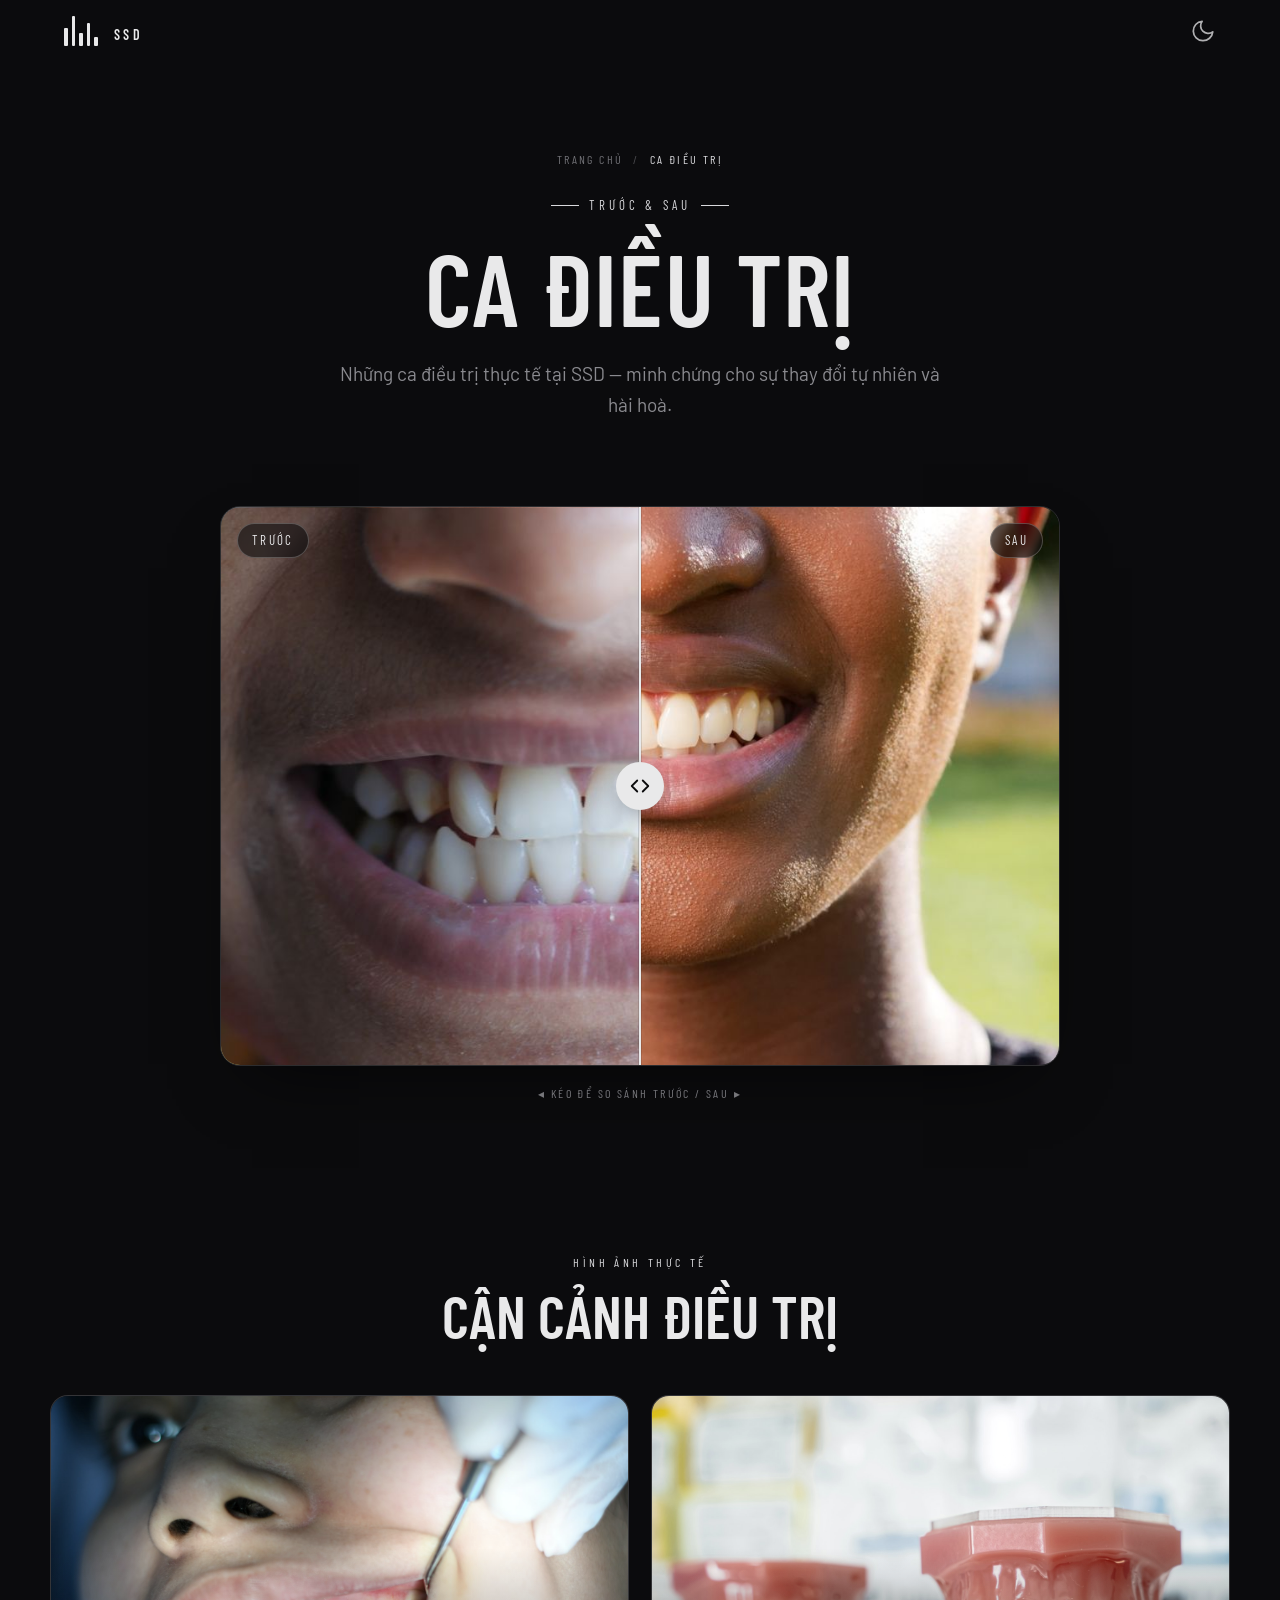
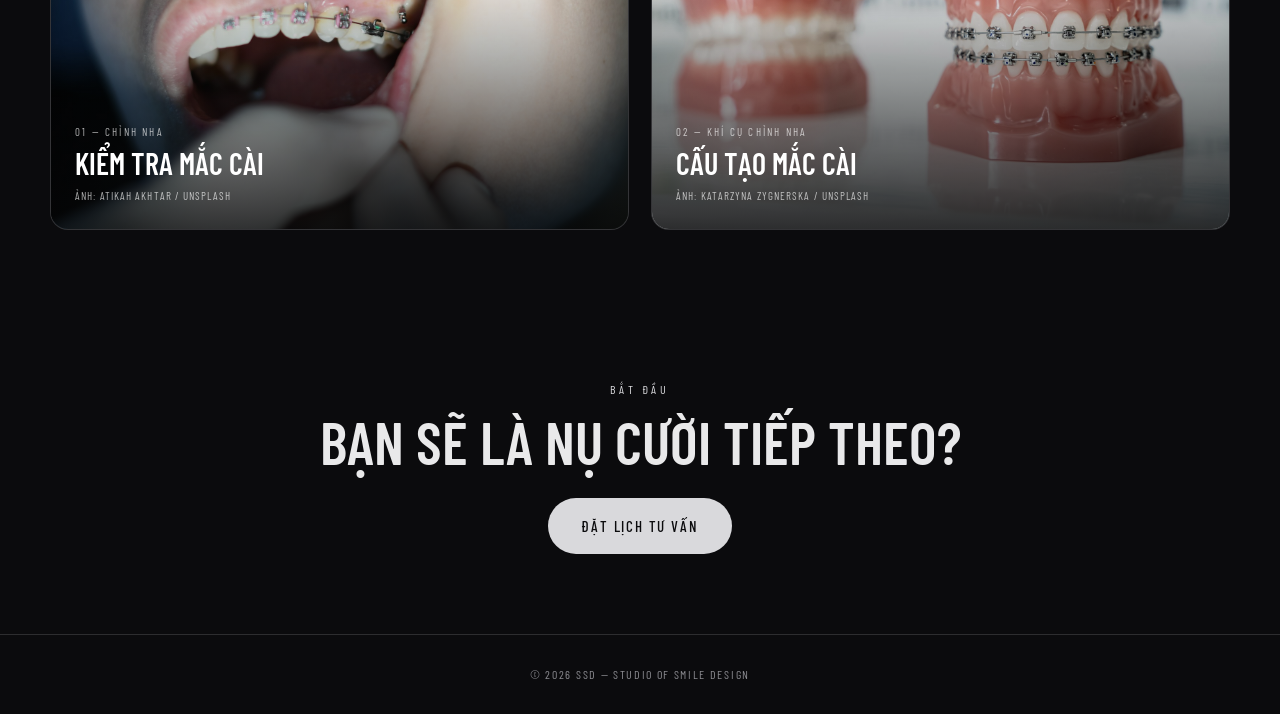
==== ca-dieu-tri.html @ 7b5ae942 "add page" ====
<!DOCTYPE html>
<html lang="vi">
<head>
<meta charset="UTF-8" />
<meta name="viewport" content="width=device-width, initial-scale=1.0" />
<title>SSD — Ca điều trị</title>
<script src="assets/js/head.js"></script>
<link href="assets/fonts/fonts.css" rel="stylesheet" />
<link href="assets/css/style.css" rel="stylesheet" />
</head>
<body class="page-ca-dieu-tri">

  <header class="topbar" id="topbar">
    <a class="brand" href="landing-1.html" aria-label="SSD"><span></span><span></span><span></span><span></span><span></span><b class="cond">SSD</b></a>
    <button class="theme-toggle" type="button" aria-label="Chuyển chế độ sáng/tối" title="Sáng/Tối">
      <svg class="icon-sun" viewBox="0 0 24 24" fill="none" stroke="currentColor" stroke-width="1.6" stroke-linecap="round" stroke-linejoin="round"><circle cx="12" cy="12" r="4.2"/><path d="M12 2v2.5M12 19.5V22M4.2 4.2l1.8 1.8M18 18l1.8 1.8M2 12h2.5M19.5 12H22M4.2 19.8 6 18M18 6l1.8-1.8"/></svg>
      <svg class="icon-moon" viewBox="0 0 24 24" fill="none" stroke="currentColor" stroke-width="1.6" stroke-linecap="round" stroke-linejoin="round"><path d="M21 12.8A9 9 0 1 1 11.2 3a7 7 0 0 0 9.8 9.8z"/></svg>
    </button>
  </header>

  <main>
    <section class="subhero wrap">
      <nav class="breadcrumb" aria-label="Breadcrumb">
        <a href="landing-1.html">Trang chủ</a>
        <span class="sep" aria-hidden="true">/</span>
        <span class="cur" aria-current="page">Ca điều trị</span>
      </nav>
      <span class="eyebrow">Trước &amp; Sau</span>
      <h1>Ca điều trị</h1>
      <p class="hero-lead">Những ca điều trị thực tế tại SSD — minh chứng cho sự thay đổi tự nhiên và hài hoà.</p>
    </section>

    <!-- ===== BEFORE / AFTER ===== -->
    <section class="compare-section wrap">
      <div class="compare" id="ba">
        <!-- SAU (nằm dưới, luôn hiện) -->
        <div class="compare-layer compare-after">
          <img src="images/nieng-sau.jpg" alt="Sau khi niềng — răng đều, trắng" draggable="false">
        </div>
        <!-- TRƯỚC (nằm trên, bị cắt theo thanh kéo) -->
        <div class="compare-layer compare-before">
          <img src="images/nieng-truoc.jpg" alt="Trước khi niềng — răng khấp khểnh" draggable="false">
        </div>

        <span class="compare-label before">Trước</span>
        <span class="compare-label after">Sau</span>

        <div class="compare-handle" id="baHandle">
          <div class="compare-knob">
            <svg viewBox="0 0 24 24" fill="none" stroke="currentColor" stroke-width="2" stroke-linecap="round" stroke-linejoin="round"><path d="M9 6 3 12l6 6M15 6l6 6-6 6"/></svg>
          </div>
        </div>
      </div>
      <p class="compare-hint">◂ Kéo để so sánh Trước / Sau ▸</p>
    </section>

    <!-- ===== HÌNH ẢNH ĐIỀU TRỊ ===== -->
    <section class="ortho-gallery wrap" aria-labelledby="case-gallery-title">
      <div class="sec-head">
        <p class="kicker">Hình ảnh thực tế</p>
        <h2 id="case-gallery-title">Cận cảnh điều trị</h2>
      </div>
      <div class="ortho-grid">
        <figure class="ortho-shot">
          <img src="images/nieng-rang-mac-cai.jpg" alt="Bác sĩ kiểm tra mắc cài kim loại trên răng bệnh nhân" loading="lazy" decoding="async">
          <figcaption>
            <span class="photo-no">01 — Chỉnh nha</span>
            <h3>Kiểm tra mắc cài</h3>
            <a class="credit" href="https://unsplash.com/photos/person-with-silver-teeth-braces-hKaYlAF1nDw" target="_blank" rel="noopener noreferrer">Ảnh: Atikah Akhtar / Unsplash</a>
          </figcaption>
        </figure>
        <figure class="ortho-shot">
          <img src="images/nieng-rang-mo-hinh.jpg" alt="Mô hình hàm răng được gắn mắc cài kim loại" loading="lazy" decoding="async">
          <figcaption>
            <span class="photo-no">02 — Khí cụ chỉnh nha</span>
            <h3>Cấu tạo mắc cài</h3>
            <a class="credit" href="https://unsplash.com/photos/a-close-up-of-a-tooth-with-braces-on-it-P8ernb_Ht-M" target="_blank" rel="noopener noreferrer">Ảnh: Katarzyna Zygnerska / Unsplash</a>
          </figcaption>
        </figure>
      </div>
    </section>

    <!-- ===== CTA ===== -->
    <section class="cta wrap">
      <div class="sec-head" style="margin-bottom:26px">
        <p class="kicker">Bắt đầu</p>
        <h2>Bạn sẽ là nụ cười tiếp theo?</h2>
      </div>
      <a class="btn btn-solid" href="lien-he.html">Đặt lịch tư vấn</a>
    </section>
  </main>

  <footer>© 2026 SSD — Studio of Smile Design</footer>

  <script src="assets/js/main.js"></script>
</body>
</html>
---- assets/fonts/fonts.css ----
/* vietnamese */
@font-face {
  font-family: 'Barlow';
  font-style: normal;
  font-weight: 300;
  font-display: swap;
  src: url(barlow-v13-7cHqv4kjgoGqM7E3p-ks6FospT4.woff2) format('woff2');
  unicode-range: U+0102-0103, U+0110-0111, U+0128-0129, U+0168-0169, U+01A0-01A1, U+01AF-01B0, U+0300-0301, U+0303-0304, U+0308-0309, U+0323, U+0329, U+1EA0-1EF9, U+20AB;
}
/* latin-ext */
@font-face {
  font-family: 'Barlow';
  font-style: normal;
  font-weight: 300;
  font-display: swap;
  src: url(barlow-v13-7cHqv4kjgoGqM7E3p-ks6VospT4.woff2) format('woff2');
  unicode-range: U+0100-02BA, U+02BD-02C5, U+02C7-02CC, U+02CE-02D7, U+02DD-02FF, U+0304, U+0308, U+0329, U+1D00-1DBF, U+1E00-1E9F, U+1EF2-1EFF, U+2020, U+20A0-20AB, U+20AD-20C0, U+2113, U+2C60-2C7F, U+A720-A7FF;
}
/* latin */
@font-face {
  font-family: 'Barlow';
  font-style: normal;
  font-weight: 300;
  font-display: swap;
  src: url(barlow-v13-7cHqv4kjgoGqM7E3p-ks51os.woff2) format('woff2');
  unicode-range: U+0000-00FF, U+0131, U+0152-0153, U+02BB-02BC, U+02C6, U+02DA, U+02DC, U+0304, U+0308, U+0329, U+2000-206F, U+20AC, U+2122, U+2191, U+2193, U+2212, U+2215, U+FEFF, U+FFFD;
}
/* vietnamese */
@font-face {
  font-family: 'Barlow';
  font-style: normal;
  font-weight: 400;
  font-display: swap;
  src: url(barlow-v13-7cHpv4kjgoGqM7E_A8s52Hs.woff2) format('woff2');
  unicode-range: U+0102-0103, U+0110-0111, U+0128-0129, U+0168-0169, U+01A0-01A1, U+01AF-01B0, U+0300-0301, U+0303-0304, U+0308-0309, U+0323, U+0329, U+1EA0-1EF9, U+20AB;
}
/* latin-ext */
@font-face {
  font-family: 'Barlow';
  font-style: normal;
  font-weight: 400;
  font-display: swap;
  src: url(barlow-v13-7cHpv4kjgoGqM7E_Ass52Hs.woff2) format('woff2');
  unicode-range: U+0100-02BA, U+02BD-02C5, U+02C7-02CC, U+02CE-02D7, U+02DD-02FF, U+0304, U+0308, U+0329, U+1D00-1DBF, U+1E00-1E9F, U+1EF2-1EFF, U+2020, U+20A0-20AB, U+20AD-20C0, U+2113, U+2C60-2C7F, U+A720-A7FF;
}
/* latin */
@font-face {
  font-family: 'Barlow';
  font-style: normal;
  font-weight: 400;
  font-display: swap;
  src: url(barlow-v13-7cHpv4kjgoGqM7E_DMs5.woff2) format('woff2');
  unicode-range: U+0000-00FF, U+0131, U+0152-0153, U+02BB-02BC, U+02C6, U+02DA, U+02DC, U+0304, U+0308, U+0329, U+2000-206F, U+20AC, U+2122, U+2191, U+2193, U+2212, U+2215, U+FEFF, U+FFFD;
}
/* vietnamese */
@font-face {
  font-family: 'Barlow';
  font-style: normal;
  font-weight: 500;
  font-display: swap;
  src: url(barlow-v13-7cHqv4kjgoGqM7E3_-gs6FospT4.woff2) format('woff2');
  unicode-range: U+0102-0103, U+0110-0111, U+0128-0129, U+0168-0169, U+01A0-01A1, U+01AF-01B0, U+0300-0301, U+0303-0304, U+0308-0309, U+0323, U+0329, U+1EA0-1EF9, U+20AB;
}
/* latin-ext */
@font-face {
  font-family: 'Barlow';
  font-style: normal;
  font-weight: 500;
  font-display: swap;
  src: url(barlow-v13-7cHqv4kjgoGqM7E3_-gs6VospT4.woff2) format('woff2');
  unicode-range: U+0100-02BA, U+02BD-02C5, U+02C7-02CC, U+02CE-02D7, U+02DD-02FF, U+0304, U+0308, U+0329, U+1D00-1DBF, U+1E00-1E9F, U+1EF2-1EFF, U+2020, U+20A0-20AB, U+20AD-20C0, U+2113, U+2C60-2C7F, U+A720-A7FF;
}
/* latin */
@font-face {
  font-family: 'Barlow';
  font-style: normal;
  font-weight: 500;
  font-display: swap;
  src: url(barlow-v13-7cHqv4kjgoGqM7E3_-gs51os.woff2) format('woff2');
  unicode-range: U+0000-00FF, U+0131, U+0152-0153, U+02BB-02BC, U+02C6, U+02DA, U+02DC, U+0304, U+0308, U+0329, U+2000-206F, U+20AC, U+2122, U+2191, U+2193, U+2212, U+2215, U+FEFF, U+FFFD;
}
/* vietnamese */
@font-face {
  font-family: 'Barlow Condensed';
  font-style: normal;
  font-weight: 300;
  font-display: swap;
  src: url(barlowcondensed-v13-HTxwL3I-JCGChYJ8VI-L6OO_au7B47rxz3nWuZEC.woff2) format('woff2');
  unicode-range: U+0102-0103, U+0110-0111, U+0128-0129, U+0168-0169, U+01A0-01A1, U+01AF-01B0, U+0300-0301, U+0303-0304, U+0308-0309, U+0323, U+0329, U+1EA0-1EF9, U+20AB;
}
/* latin-ext */
@font-face {
  font-family: 'Barlow Condensed';
  font-style: normal;
  font-weight: 300;
  font-display: swap;
  src: url(barlowcondensed-v13-HTxwL3I-JCGChYJ8VI-L6OO_au7B47rxz3jWuZEC.woff2) format('woff2');
  unicode-range: U+0100-02BA, U+02BD-02C5, U+02C7-02CC, U+02CE-02D7, U+02DD-02FF, U+0304, U+0308, U+0329, U+1D00-1DBF, U+1E00-1E9F, U+1EF2-1EFF, U+2020, U+20A0-20AB, U+20AD-20C0, U+2113, U+2C60-2C7F, U+A720-A7FF;
}
/* latin */
@font-face {
  font-family: 'Barlow Condensed';
  font-style: normal;
  font-weight: 300;
  font-display: swap;
  src: url(barlowcondensed-v13-HTxwL3I-JCGChYJ8VI-L6OO_au7B47rxz3bWuQ.woff2) format('woff2');
  unicode-range: U+0000-00FF, U+0131, U+0152-0153, U+02BB-02BC, U+02C6, U+02DA, U+02DC, U+0304, U+0308, U+0329, U+2000-206F, U+20AC, U+2122, U+2191, U+2193, U+2212, U+2215, U+FEFF, U+FFFD;
}
/* vietnamese */
@font-face {
  font-family: 'Barlow Condensed';
  font-style: normal;
  font-weight: 400;
  font-display: swap;
  src: url(barlowcondensed-v13-HTx3L3I-JCGChYJ8VI-L6OO_au7B6x7T2kn3.woff2) format('woff2');
  unicode-range: U+0102-0103, U+0110-0111, U+0128-0129, U+0168-0169, U+01A0-01A1, U+01AF-01B0, U+0300-0301, U+0303-0304, U+0308-0309, U+0323, U+0329, U+1EA0-1EF9, U+20AB;
}
/* latin-ext */
@font-face {
  font-family: 'Barlow Condensed';
  font-style: normal;
  font-weight: 400;
  font-display: swap;
  src: url(barlowcondensed-v13-HTx3L3I-JCGChYJ8VI-L6OO_au7B6x_T2kn3.woff2) format('woff2');
  unicode-range: U+0100-02BA, U+02BD-02C5, U+02C7-02CC, U+02CE-02D7, U+02DD-02FF, U+0304, U+0308, U+0329, U+1D00-1DBF, U+1E00-1E9F, U+1EF2-1EFF, U+2020, U+20A0-20AB, U+20AD-20C0, U+2113, U+2C60-2C7F, U+A720-A7FF;
}
/* latin */
@font-face {
  font-family: 'Barlow Condensed';
  font-style: normal;
  font-weight: 400;
  font-display: swap;
  src: url(barlowcondensed-v13-HTx3L3I-JCGChYJ8VI-L6OO_au7B6xHT2g.woff2) format('woff2');
  unicode-range: U+0000-00FF, U+0131, U+0152-0153, U+02BB-02BC, U+02C6, U+02DA, U+02DC, U+0304, U+0308, U+0329, U+2000-206F, U+20AC, U+2122, U+2191, U+2193, U+2212, U+2215, U+FEFF, U+FFFD;
}
/* vietnamese */
@font-face {
  font-family: 'Barlow Condensed';
  font-style: normal;
  font-weight: 500;
  font-display: swap;
  src: url(barlowcondensed-v13-HTxwL3I-JCGChYJ8VI-L6OO_au7B4-Lwz3nWuZEC.woff2) format('woff2');
  unicode-range: U+0102-0103, U+0110-0111, U+0128-0129, U+0168-0169, U+01A0-01A1, U+01AF-01B0, U+0300-0301, U+0303-0304, U+0308-0309, U+0323, U+0329, U+1EA0-1EF9, U+20AB;
}
/* latin-ext */
@font-face {
  font-family: 'Barlow Condensed';
  font-style: normal;
  font-weight: 500;
  font-display: swap;
  src: url(barlowcondensed-v13-HTxwL3I-JCGChYJ8VI-L6OO_au7B4-Lwz3jWuZEC.woff2) format('woff2');
  unicode-range: U+0100-02BA, U+02BD-02C5, U+02C7-02CC, U+02CE-02D7, U+02DD-02FF, U+0304, U+0308, U+0329, U+1D00-1DBF, U+1E00-1E9F, U+1EF2-1EFF, U+2020, U+20A0-20AB, U+20AD-20C0, U+2113, U+2C60-2C7F, U+A720-A7FF;
}
/* latin */
@font-face {
  font-family: 'Barlow Condensed';
  font-style: normal;
  font-weight: 500;
  font-display: swap;
  src: url(barlowcondensed-v13-HTxwL3I-JCGChYJ8VI-L6OO_au7B4-Lwz3bWuQ.woff2) format('woff2');
  unicode-range: U+0000-00FF, U+0131, U+0152-0153, U+02BB-02BC, U+02C6, U+02DA, U+02DC, U+0304, U+0308, U+0329, U+2000-206F, U+20AC, U+2122, U+2191, U+2193, U+2212, U+2215, U+FEFF, U+FFFD;
}
/* vietnamese */
@font-face {
  font-family: 'Barlow Condensed';
  font-style: normal;
  font-weight: 600;
  font-display: swap;
  src: url(barlowcondensed-v13-HTxwL3I-JCGChYJ8VI-L6OO_au7B4873z3nWuZEC.woff2) format('woff2');
  unicode-range: U+0102-0103, U+0110-0111, U+0128-0129, U+0168-0169, U+01A0-01A1, U+01AF-01B0, U+0300-0301, U+0303-0304, U+0308-0309, U+0323, U+0329, U+1EA0-1EF9, U+20AB;
}
/* latin-ext */
@font-face {
  font-family: 'Barlow Condensed';
  font-style: normal;
  font-weight: 600;
  font-display: swap;
  src: url(barlowcondensed-v13-HTxwL3I-JCGChYJ8VI-L6OO_au7B4873z3jWuZEC.woff2) format('woff2');
  unicode-range: U+0100-02BA, U+02BD-02C5, U+02C7-02CC, U+02CE-02D7, U+02DD-02FF, U+0304, U+0308, U+0329, U+1D00-1DBF, U+1E00-1E9F, U+1EF2-1EFF, U+2020, U+20A0-20AB, U+20AD-20C0, U+2113, U+2C60-2C7F, U+A720-A7FF;
}
/* latin */
@font-face {
  font-family: 'Barlow Condensed';
  font-style: normal;
  font-weight: 600;
  font-display: swap;
  src: url(barlowcondensed-v13-HTxwL3I-JCGChYJ8VI-L6OO_au7B4873z3bWuQ.woff2) format('woff2');
  unicode-range: U+0000-00FF, U+0131, U+0152-0153, U+02BB-02BC, U+02C6, U+02DA, U+02DC, U+0304, U+0308, U+0329, U+2000-206F, U+20AC, U+2122, U+2191, U+2193, U+2212, U+2215, U+FEFF, U+FFFD;
}
---- assets/css/style.css ----
/* ==========================================================================
   SSD — Studio of Smile Design · style.css (toàn bộ CSS của site)
   Nguồn sự thật: design-system/MASTER.md
   Cấu trúc:
     1. TOKENS          — biến màu dark/light
     2. BASE + SHARED   — reset + component dùng chung mọi trang
     3. LANDING         — riêng landing-1.html   (body.page-landing)
     4. NIỀNG RĂNG      — riêng nieng-rang.html  (body.page-nieng)
     5. CẠO VÔI RĂNG    — riêng cao-voi-rang.html (body.page-caovoi)
   Trang mới: thêm class page-<slug> vào <body> và viết CSS riêng vào section mới.
   ========================================================================== */

/* ==========================================================================
   1. TOKENS (dark mặc định · light qua html[data-theme="light"])
   ========================================================================== */
:root{
  --bg:#0b0b0d;              /* nền trang */
  --surface:#131316;         /* nền card / khối nổi */
  --ink:#e9e9ea;             /* chữ chính, icon */
  --fg:var(--ink);           /* alias cũ — dùng --ink cho code mới */
  --muted:#8a8a8f;           /* chữ phụ, meta, caption */
  --accent:#d9d9dc;          /* điểm nhấn: eyebrow, nút solid, gạch card */
  --accent-2:#bcbcc0;        /* accent đậm hơn (hover nút, gradient band) */
  --accent-soft:rgba(255,255,255,.08); /* nền icon-chip mềm */
  --card-hover:#131316;      /* nền card khi hover */
  --line:rgba(255,255,255,.14);        /* viền, divider */
  --shadow:0 30px 70px -32px rgba(0,0,0,.72);   /* bóng lớn */
  --shadow-sm:0 14px 34px -20px rgba(0,0,0,.7); /* bóng nhỏ */

  /* --- token hero riêng của landing --- */
  --hero-base:#050506;
  --hero-filter:grayscale(.4) contrast(1.03) brightness(.92);
  --scrim:
    radial-gradient(135% 120% at 0% 100%, rgba(0,0,0,.92) 0%, rgba(0,0,0,.45) 30%, transparent 56%),
    radial-gradient(70% 48% at 50% 0%, rgba(0,0,0,.55), transparent 62%),
    linear-gradient(180deg, rgba(6,6,9,.60) 0%, rgba(6,6,9,.26) 40%, rgba(11,11,13,.86) 100%);

  /* --- menu vòng cung (landing) --- */
  --radius-arc: 92px;           /* khoảng cách từ tâm mặt số tới chữ */
  --pivot-x: 78px;              /* vị trí tâm mặt số theo trục X */
  --pivot-y: 96px;              /* vị trí tâm mặt số theo trục Y (tính từ đáy) */
}

html[data-theme="light"]{
  --bg:#f4f4f5;
  --surface:#ffffff;
  --ink:#17171a;
  --muted:#5f5f66;
  --accent:#2a2a30;
  --accent-2:#17171a;
  --accent-soft:rgba(0,0,0,.06);
  --card-hover:#e9e9ec;
  --line:rgba(0,0,0,.14);
  --shadow:0 30px 70px -36px rgba(19,20,24,.4);
  --shadow-sm:0 14px 34px -22px rgba(19,20,24,.5);

  --hero-base:#dfe1e4;
  --hero-filter:grayscale(.1) contrast(1.02) brightness(1.03);
  --scrim:
    radial-gradient(135% 120% at 0% 100%, rgba(255,255,255,.94) 0%, rgba(255,255,255,.55) 30%, transparent 58%),
    radial-gradient(70% 48% at 50% 0%, rgba(255,255,255,.45), transparent 62%),
    linear-gradient(180deg, rgba(244,244,245,.30) 0%, rgba(244,244,245,.08) 40%, rgba(244,244,245,.80) 100%);
}

/* ==========================================================================
   2. BASE + SHARED COMPONENTS
   ========================================================================== */
*{box-sizing:border-box;margin:0;padding:0}
html{scroll-behavior:smooth}
body{
  font-family:"Barlow",system-ui,sans-serif;
  background:var(--bg);color:var(--ink);
  line-height:1.6;overflow-x:hidden;
  transition:background-color .5s,color .5s;
}
a{color:inherit;text-decoration:none}
.cond{font-family:"Barlow Condensed",sans-serif}
.wrap{max-width:1180px;margin:0 auto;padding:0 clamp(22px,5vw,64px)}

/* ----- Topbar (trang con) ----- */
.topbar{
  position:fixed;top:0;left:0;right:0;z-index:50;
  display:flex;align-items:center;justify-content:space-between;
  padding:16px clamp(22px,5vw,64px);
  border-bottom:1px solid transparent;
  transition:background-color .4s,backdrop-filter .4s,border-color .4s;
}
.topbar.is-scrolled{
  background:color-mix(in srgb,var(--bg) 82%,transparent);
  backdrop-filter:blur(10px);
  border-color:var(--line);
}

/* ----- Brand logo (equalizer) ----- */
.brand{display:flex;align-items:flex-end;gap:4px;height:30px;text-decoration:none}
.brand span{width:3.5px;background:var(--ink);border-radius:1px;animation:eq 1.6s ease-in-out infinite;transition:background-color .5s}
.brand span:nth-child(1){height:60%}
.brand span:nth-child(2){height:100%;animation-delay:.15s}
.brand span:nth-child(3){height:44%;animation-delay:.3s}
.brand span:nth-child(4){height:78%;animation-delay:.45s}
.brand span:nth-child(5){height:30%;animation-delay:.6s}
.brand b{margin-left:12px;font-weight:600;letter-spacing:.28em;font-size:14px}
@keyframes eq{0%,100%{transform:scaleY(.7)}50%{transform:scaleY(1)}}

/* ----- Theme toggle (sun / moon) ----- */
.theme-toggle{
  position:relative;width:26px;height:26px;padding:0;
  background:none;border:none;cursor:pointer;color:var(--ink);opacity:.75;
  transition:opacity .3s,transform .5s cubic-bezier(.2,.7,.2,1),color .5s;
}
.theme-toggle:hover{opacity:1;transform:rotate(20deg)}
.theme-toggle svg{position:absolute;inset:0;width:100%;height:100%;transition:opacity .35s,transform .45s}
.theme-toggle .icon-sun{opacity:0;transform:scale(.5) rotate(-90deg)}
.theme-toggle .icon-moon{opacity:1;transform:none}
html[data-theme="light"] .theme-toggle .icon-sun{opacity:1;transform:none}
html[data-theme="light"] .theme-toggle .icon-moon{opacity:0;transform:scale(.5) rotate(90deg)}

/* ----- Breadcrumb ----- */
.breadcrumb{
  display:flex;gap:10px;flex-wrap:wrap;margin-bottom:18px;
  color:var(--muted);
  font-family:"Barlow Condensed",sans-serif;text-transform:uppercase;letter-spacing:.2em;font-size:12px;
}
.breadcrumb a{opacity:.8;transition:opacity .25s,color .25s}
.breadcrumb a:hover{opacity:1;color:var(--ink)}
.breadcrumb .sep{opacity:.5}
.breadcrumb .cur{color:var(--accent)}

/* ----- Kicker + tiêu đề section ----- */
.kicker{
  font-family:"Barlow Condensed",sans-serif;text-transform:uppercase;
  letter-spacing:.3em;font-size:12px;color:var(--accent);margin-bottom:14px;
}
.sec-head{text-align:center;margin-bottom:50px}
.sec-head h2{
  font-family:"Barlow Condensed",sans-serif;font-weight:600;text-transform:uppercase;
  font-size:clamp(30px,4.6vw,60px);line-height:1;
}

/* ----- Subhero (hero căn giữa cho các trang phụ) ----- */
.subhero{padding:150px 0 40px;text-align:center}
.subhero .breadcrumb{justify-content:center}
.subhero h1{
  font-family:"Barlow Condensed",sans-serif;font-weight:600;text-transform:uppercase;
  font-size:clamp(44px,8vw,110px);line-height:.95;letter-spacing:.01em;
}
.subhero .hero-lead{max-width:620px;margin:24px auto 0;color:var(--muted);font-size:clamp(16px,2vw,19px)}

/* ----- Nút (pill) ----- */
.btn{
  display:inline-flex;align-items:center;gap:10px;
  font-family:"Barlow Condensed",sans-serif;text-transform:uppercase;
  letter-spacing:.12em;font-size:15px;font-weight:500;
  padding:15px 32px;border-radius:40px;border:1px solid transparent;cursor:pointer;
  transition:transform .3s,background-color .3s,color .3s,border-color .3s;
}
.btn-solid{background:var(--accent);color:var(--bg)}
.btn-solid:hover{transform:translateY(-3px);background:var(--accent-2)}
.btn-ghost{border-color:rgba(255,255,255,.5);color:#fff}   /* chỉ dùng trên nền ảnh hero */
.btn-ghost:hover{background:rgba(255,255,255,.12);transform:translateY(-3px)}

/* ----- Card chuẩn ----- */
.cards{display:grid;grid-template-columns:repeat(auto-fit,minmax(240px,1fr));gap:22px}
.card{
  background:var(--surface);border:1px solid var(--line);border-radius:16px;
  padding:34px 28px;
  transition:transform .4s cubic-bezier(.2,.7,.2,1),box-shadow .4s,background-color .3s,border-color .3s;
}
.card::before{content:"";display:block;width:40px;height:3px;background:var(--accent);margin-bottom:20px;border-radius:2px}
.card:hover{
  transform:translateY(-8px);box-shadow:var(--shadow);
  background:var(--card-hover);
  border-color:color-mix(in srgb,var(--ink) 35%,transparent);
}
.card h3{
  font-family:"Barlow Condensed",sans-serif;font-weight:600;text-transform:uppercase;
  font-size:22px;letter-spacing:.03em;margin-bottom:10px;
}
.card p{font-size:15px;color:var(--muted)}

/* ----- Footer ----- */
footer{
  border-top:1px solid var(--line);padding:30px 0;text-align:center;color:var(--muted);
  font-family:"Barlow Condensed",sans-serif;letter-spacing:.14em;text-transform:uppercase;font-size:12px;
}

/* ----- Accessibility ----- */
@media (prefers-reduced-motion: reduce){
  .brand span{animation:none}
}

/* ==========================================================================
   3. LANDING — landing-1.html (body.page-landing)
   ========================================================================== */
body.page-landing{
  overflow:hidden;               /* SPA: không cuộn trang, nội dung mở dạng panel */
  height:100vh;
}

/* ============ HERO ============ */
.page-landing .hero{
  position:relative;
  height:100vh;
  min-height:640px;
  width:100%;
  overflow:hidden;
  /* ảnh nền phòng khám + filter đổi theo theme */
  background:var(--hero-base) url("../../images/background2.png") center 34% / cover no-repeat;
  filter:var(--hero-filter);
  transition:filter .45s ease;
}
/* lớp phủ hero đổi theo theme (tối cho dark, sáng cho light) */
.page-landing .hero::before{
  content:"";
  position:absolute;inset:0;
  background:var(--scrim);
  transition:background .45s ease;
}
/* lớp hạt nhiễu nhẹ cho có texture */
.page-landing .hero::after{
  content:"";position:absolute;inset:0;opacity:.05;mix-blend-mode:overlay;
  background-image:url("data:image/svg+xml;utf8,<svg xmlns='http://www.w3.org/2000/svg' width='120' height='120'><filter id='n'><feTurbulence type='fractalNoise' baseFrequency='0.9' numOctaves='2'/></filter><rect width='100%25' height='100%25' filter='url(%23n)'/></svg>");
}

/* ============ LOGO + nút theme: landing ghim góc, cỡ lớn hơn ============ */
.page-landing .brand{position:fixed;top:26px;left:30px;z-index:40;height:44px}
.page-landing .brand span{width:4px}
.page-landing .theme-toggle{position:fixed;top:26px;right:32px;z-index:40;width:30px;height:30px;opacity:.8}

/* ============ Nút Lưu vị trí (đĩa mềm) — chỉ mobile ============ */
.save-btn{
  position:fixed;top:26px;right:26px;z-index:41;display:none;
  width:30px;height:30px;padding:0;align-items:center;justify-content:center;
  background:none;border:none;color:var(--fg);cursor:pointer;opacity:.8;
  transition:opacity .3s, transform .3s;
}
.save-btn:hover,.save-btn:active{opacity:1;transform:scale(.92)}
.save-btn svg{width:22px;height:22px}
/* đang ở chế độ chọn vị trí → nút Save nhấp nháy nhắc "bấm để lưu" */
html.is-pos-editing .save-btn{opacity:1;animation:savePulse 1.4s ease-in-out infinite}
@keyframes savePulse{0%,100%{transform:scale(1)}50%{transform:scale(1.16)}}

/* ============ 3 điểm chọn vị trí menu (mobile) ============ */
.pos-picker{display:none}
.pos-dot{
  position:fixed;z-index:37;width:56px;height:56px;padding:0;
  bottom:calc(var(--pivot-y) - 28px);
  border:1.5px dashed var(--fg);border-radius:50%;
  background:color-mix(in srgb, var(--bg) 55%, transparent);
  color:var(--fg);cursor:pointer;opacity:.5;
  display:grid;place-items:center;
  transition:opacity .3s, transform .3s, border-color .3s, background-color .3s;
  -webkit-tap-highlight-color:transparent;
  animation:posPulse 2.4s ease-out infinite;
}
.pos-dot::before{content:"+";font-family:"Barlow Condensed";font-size:22px;line-height:1;opacity:.8}
.pos-dot:hover,.pos-dot:active{opacity:1;transform:scale(1.08);border-style:solid}
.pos-dot.left{left:calc(60px - 28px)}
.pos-dot.center{left:calc(50vw - 28px)}
.pos-dot.right{right:calc(60px - 28px)}
/* điểm đang chọn: ẩn đi (vì menu đang nằm đó) */
html[data-pos="left"]   .pos-dot.left,
html[data-pos="center"] .pos-dot.center,
html[data-pos="right"]  .pos-dot.right{opacity:0;pointer-events:none;animation:none;transform:scale(.6)}
@keyframes posPulse{0%{box-shadow:0 0 0 0 color-mix(in srgb, var(--fg) 30%, transparent)}70%,100%{box-shadow:0 0 0 12px transparent}}

/* toast "đã lưu" */
.toast{
  position:fixed;left:50%;bottom:120px;z-index:80;
  transform:translateX(-50%) translateY(12px);
  background:var(--fg);color:var(--bg);
  font-family:"Barlow Condensed";text-transform:uppercase;letter-spacing:.14em;font-size:12px;
  padding:9px 18px;border-radius:30px;opacity:0;pointer-events:none;
  transition:opacity .35s ease, transform .35s cubic-bezier(.2,.7,.2,1);
  white-space:nowrap;
}
.toast.is-visible{opacity:1;transform:translateX(-50%) translateY(0)}

/* ============ MENU VÒNG CUNG (điểm nhấn) ============ */
.dial{
  position:fixed;left:0;right:0;bottom:0;z-index:35;
  height:220px;pointer-events:none;
}
/* mặt số / ống kính tròn ở góc */
.dial-lens{
  position:absolute;
  left:calc(var(--pivot-x) - 62px);
  bottom:calc(var(--pivot-y) - 62px);
  width:124px;height:124px;border-radius:50%;
  pointer-events:auto;          /* để kéo xoay được */
  cursor:grab;touch-action:none;
  color:var(--fg);              /* mặt số đổi màu theo theme */
  transition:left .45s cubic-bezier(.2,.7,.2,1), right .45s cubic-bezier(.2,.7,.2,1);
}
html.is-dial-dragging .dial-lens{cursor:grabbing}
html.is-dial-dragging .spoke{transition:none}
html.is-dial-dragging .spoke,html.is-dial-dragging .dial-lens{will-change:transform}
.dial-lens svg{width:100%;height:100%;display:block}
/* Xoay bằng SMIL <animateTransform> ngay trong SVG (xem markup trang) */

/* các nan menu toả ra từ tâm */
.arc{position:fixed;left:0;right:0;bottom:0;z-index:36;height:0}
.spoke{
  position:absolute;
  left:var(--pivot-x);
  bottom:var(--pivot-y);
  transform-origin:left center;
  transform:rotate(var(--deg));
  white-space:nowrap;
  transition:left .45s cubic-bezier(.2,.7,.2,1), right .45s cubic-bezier(.2,.7,.2,1);
}
.spoke a{
  display:inline-block;
  padding-left:var(--radius-arc);
  font-family:"Barlow Condensed",sans-serif;
  font-weight:500;
  font-size:15px;
  letter-spacing:.14em;
  text-transform:uppercase;
  color:var(--muted);
  text-decoration:none;
  transition:color .3s ease, padding-left .35s cubic-bezier(.2,.7,.2,1);
}
.spoke a:hover{color:var(--fg);padding-left:calc(var(--radius-arc) + 12px)}
/* chấm nhỏ đầu mỗi nan */
.spoke a::before{
  content:"";position:absolute;left:calc(var(--radius-arc) - 14px);top:50%;
  width:4px;height:4px;border-radius:50%;background:var(--muted);
  transform:translateY(-50%) scale(.6);opacity:.5;transition:.3s;
}
.spoke a:hover::before{background:var(--fg);opacity:1;transform:translateY(-50%) scale(1)}

/* ============ PANEL nội dung (ẩn sẵn, click menu mới hiện) ============ */
.panel{
  position:fixed;inset:0;z-index:25;
  overflow-y:auto;
  display:flex;flex-direction:column;justify-content:center;
  padding:120px clamp(30px,8vw,140px) 170px;
  background:var(--bg);
  opacity:0;visibility:hidden;transform:translateY(26px);
  transition:opacity .55s ease, transform .55s cubic-bezier(.2,.7,.2,1), visibility .55s, background-color .45s ease;
}
.panel.is-active{opacity:1;visibility:visible;transform:none}
.panel h2{
  font-family:"Barlow Condensed",sans-serif;font-weight:600;
  font-size:clamp(38px,6vw,88px);letter-spacing:.02em;text-transform:uppercase;line-height:1;
}
.panel p{max-width:620px;margin-top:22px;color:var(--muted);font-size:18px;line-height:1.7}

/* panel nhiều nội dung → canh từ trên xuống để không bị cắt đầu khi cuộn */
#kienthuc.panel{justify-content:flex-start}

/* ============ Blog / Kiến thức: danh sách bài viết ============ */
.blog-grid{
  display:grid;grid-template-columns:repeat(auto-fit,minmax(228px,1fr));
  gap:24px;margin-top:56px;max-width:1240px;
}
.post{
  border:1px solid var(--line);border-radius:16px;overflow:hidden;background:var(--bg);
  display:flex;flex-direction:column;
  transition:transform .4s cubic-bezier(.2,.7,.2,1), border-color .3s, background-color .3s;
}
.post:hover{transform:translateY(-6px);border-color:color-mix(in srgb,var(--fg) 35%,transparent);background:var(--card-hover)}
.post-thumb{
  position:relative;aspect-ratio:16/10;display:grid;place-items:center;color:var(--fg);
  background:
    radial-gradient(120% 130% at 18% 0%, color-mix(in srgb,var(--fg) 12%,transparent), transparent 62%),
    var(--card-hover);
  overflow:hidden;
}
/* lưới hạt mờ cho thumbnail có texture */
.post-thumb::after{
  content:"";position:absolute;inset:0;opacity:.5;pointer-events:none;
  background-image:radial-gradient(color-mix(in srgb,var(--fg) 22%,transparent) 1px,transparent 1.4px);
  background-size:16px 16px;
  -webkit-mask-image:radial-gradient(120% 100% at 80% 10%,#000,transparent 70%);
          mask-image:radial-gradient(120% 100% at 80% 10%,#000,transparent 70%);
}
.post-thumb svg{width:64px;height:64px;opacity:.85;position:relative;z-index:1;transition:transform .5s cubic-bezier(.2,.7,.2,1)}
.post:hover .post-thumb svg{transform:scale(1.12) rotate(-4deg)}
.post-cat{
  position:absolute;top:12px;left:12px;z-index:2;
  font-family:"Barlow Condensed";text-transform:uppercase;letter-spacing:.16em;font-size:10.5px;
  padding:5px 10px;border:1px solid color-mix(in srgb,var(--fg) 30%,transparent);border-radius:20px;
  background:color-mix(in srgb,var(--bg) 55%,transparent);
}
.post-body{padding:22px 22px 24px;display:flex;flex-direction:column;flex:1}
.post-meta{display:flex;gap:14px;align-items:center;font-family:"Barlow Condensed";letter-spacing:.1em;text-transform:uppercase;font-size:11px;color:var(--muted)}
.post-meta .dot{width:3px;height:3px;border-radius:50%;background:var(--muted)}
.post h3{
  font-family:"Barlow Condensed";font-weight:600;text-transform:uppercase;
  font-size:21px;letter-spacing:.02em;line-height:1.15;margin:12px 0 10px;color:var(--fg);
}
.post-desc{font-size:14.5px;color:var(--muted);line-height:1.6;margin:0}
.post .post-more{
  margin-top:18px;display:inline-flex;align-items:center;gap:8px;align-self:flex-start;
  font-family:"Barlow Condensed";text-transform:uppercase;letter-spacing:.14em;font-size:12px;color:var(--fg);
  border-bottom:1px solid var(--line);padding-bottom:4px;transition:gap .3s,border-color .3s;
}
.post .post-more:hover{gap:14px;border-color:var(--fg)}

/* ---- Phân trang (giả định, dùng div/span) ---- */
.pagination{display:flex;align-items:center;gap:10px;margin-top:52px;flex-wrap:wrap}
.pagination span{
  display:inline-grid;place-items:center;min-width:42px;height:42px;padding:0 12px;
  border:1px solid var(--line);border-radius:11px;
  font-family:"Barlow Condensed";font-size:15px;letter-spacing:.05em;color:var(--muted);
  cursor:pointer;user-select:none;transition:color .3s,border-color .3s,background-color .3s;
}
.pagination span:hover{border-color:var(--fg);color:var(--fg)}
.pagination .pagination-num.is-active{background:var(--fg);border-color:var(--fg);color:var(--bg)}
.pagination .pagination-dots{border-color:transparent;cursor:default;min-width:22px;padding:0}
.pagination .pagination-dots:hover{color:var(--muted);border-color:transparent}
.pagination .pagination-btn{font-size:17px;gap:0}
.pagination .pagination-btn.is-disabled{opacity:.35;cursor:not-allowed}
.pagination .pagination-btn.is-disabled:hover{border-color:var(--line);color:var(--muted)}

/* nút đóng panel (hiện khi có panel mở) */
.panel-close{
  position:fixed;top:26px;right:26px;z-index:45;
  display:flex;align-items:center;gap:9px;
  background:none;border:none;color:var(--fg);cursor:pointer;
  font-family:"Barlow Condensed",sans-serif;font-size:14px;letter-spacing:.2em;text-transform:uppercase;
  opacity:0;visibility:hidden;pointer-events:none;transition:opacity .4s,color .3s,visibility .4s;
}
.panel-close .panel-close-x{position:relative;width:16px;height:16px}
.panel-close .panel-close-x::before,.panel-close .panel-close-x::after{content:"";position:absolute;top:50%;left:0;width:100%;height:1.5px;background:currentColor}
.panel-close .panel-close-x::before{transform:rotate(45deg)}
.panel-close .panel-close-x::after{transform:rotate(-45deg)}
html.is-panel-open .panel-close{opacity:1;visibility:visible;pointer-events:auto}
html.is-panel-open .panel-close:hover{opacity:.7}
/* dùng !important vì GSAP set opacity inline lên các nút này */
html.is-panel-open .theme-toggle{opacity:0 !important;pointer-events:none}
/* mở panel → ẩn Save + điểm chọn vị trí, chỉ chừa nút Đóng cho gọn */
html.is-panel-open .save-btn{opacity:0 !important;pointer-events:none}
html.is-panel-open .pos-picker{display:none}
/* mở panel → ẩn menu vòng cung + mặt số cho đọc nội dung gọn (đóng lại menu hiện lại) */
html.is-panel-open .dial,
html.is-panel-open .arc{opacity:0;visibility:hidden;pointer-events:none;transition:opacity .35s ease, visibility .35s}

/* mục menu đang chọn */
.spoke a.is-current{color:var(--fg)}
.spoke a.is-current::before{background:var(--fg);opacity:1;transform:translateY(-50%) scale(1)}
.page-landing .kicker{color:var(--muted);letter-spacing:.35em;margin-bottom:18px}

/* card dùng chuẩn shared — landing chỉ thêm khoảng cách trên */
.page-landing .cards{margin-top:50px}

.contact-row{display:flex;flex-wrap:wrap;gap:40px;margin-top:40px}
.contact-row a{color:var(--fg);text-decoration:none;font-size:20px;border-bottom:1px solid var(--line);padding-bottom:6px;transition:.3s}
.contact-row a:hover{border-color:var(--fg)}

/* dòng bản quyền nhỏ ở đáy panel */
.panel .copyright{margin-top:60px;color:var(--muted);font-size:12px;letter-spacing:.1em;text-transform:uppercase}

/* ============ Trạng thái ban đầu cho GSAP (chỉ khi có JS, chỉ landing) ============ */
.has-js .spoke,
.has-js .dial-lens,
.has-js .page-landing .brand,
.has-js .page-landing .theme-toggle{opacity:0}
.has-js .panel .reveal{opacity:0}
/* tôn trọng người tắt hiệu ứng */
@media (prefers-reduced-motion: reduce){
  .has-js .spoke,.has-js .dial-lens,.has-js .page-landing .brand,
  .has-js .page-landing .theme-toggle,.has-js .panel .reveal{opacity:1}
  .dial-lens .rot,.dial-lens .rot-rev,.dial-lens .arc-spin,.dial-lens .arc-spin2,.brand span{animation:none}
}

/* ============ Responsive (landing) ============ */
@media (max-width:640px){
  :root{--radius-arc:76px;--pivot-x:60px;--pivot-y:74px}
  .spoke a{font-size:12px;letter-spacing:.1em}
  .dial-lens{width:96px;height:96px;left:calc(var(--pivot-x) - 48px);bottom:calc(var(--pivot-y) - 48px)}

  /* ====== 3 VỊ TRÍ MENU: bấm Save để bật chọn, bấm điểm, bấm Save để lưu ====== */
  .save-btn{display:flex}
  .page-landing .theme-toggle{right:64px}
  html.is-pos-editing .pos-picker{display:block}   /* chỉ hiện khi đang chọn */

  /* GIỮA-DƯỚI: dời tâm ra giữa, fan vẫn hướng lên-phải */
  html[data-pos="center"]{--pivot-x:50vw}

  /* DƯỚI-PHẢI: neo từ mép phải + lật fan sang trái */
  html[data-pos="right"] .dial-lens{left:auto;right:calc(var(--pivot-x) - 48px)}
  html[data-pos="right"] .spoke{left:auto;right:var(--pivot-x);transform-origin:right center;transform:rotate(calc(-1 * var(--deg)))}
  html[data-pos="right"] .spoke a{padding-left:0;padding-right:var(--radius-arc)}
  html[data-pos="right"] .spoke a::before{left:auto;right:calc(var(--radius-arc) - 14px)}
  html[data-pos="right"] .spoke a:hover{padding-left:0;padding-right:calc(var(--radius-arc) + 12px)}
}

/* ==========================================================================
   4. NIỀNG RĂNG — nieng-rang.html (body.page-nieng)
   ========================================================================== */
.page-nieng .hero{padding:150px 0 40px;text-align:center}
.page-nieng .breadcrumb{justify-content:center}
.eyebrow{display:inline-flex;align-items:center;gap:10px;font-family:"Barlow Condensed";text-transform:uppercase;letter-spacing:.3em;font-size:13px;color:var(--accent);margin-bottom:22px}
.eyebrow::before,.eyebrow::after{content:"";width:28px;height:1px;background:var(--accent)}
.page-nieng .hero h1{font-family:"Barlow Condensed";font-weight:600;text-transform:uppercase;font-size:clamp(48px,9vw,120px);line-height:.95;letter-spacing:.01em}
.page-nieng .hero .hero-lead{max-width:620px;margin:24px auto 0;color:var(--muted);font-size:clamp(16px,2vw,19px)}

/* ===== Before / After ===== */
.compare-section{padding:46px 0 80px}
.compare{
  position:relative;max-width:840px;margin:0 auto;aspect-ratio:3/2;
  border-radius:20px;overflow:hidden;user-select:none;touch-action:none;cursor:ew-resize;
  box-shadow:var(--shadow);border:1px solid var(--line);
  --pos:50%;
}
.compare-layer{position:absolute;inset:0}
.compare-layer img,.compare-layer svg{width:100%;height:100%;object-fit:cover;display:block}
/* lớp "Trước" nằm trên, bị cắt theo --pos */
.compare-before{clip-path:inset(0 calc(100% - var(--pos)) 0 0)}
.compare-label{
  position:absolute;top:16px;z-index:3;
  font-family:"Barlow Condensed";text-transform:uppercase;letter-spacing:.18em;font-size:13px;
  color:var(--ink);background:color-mix(in srgb,var(--bg) 60%,transparent);backdrop-filter:blur(4px);
  padding:6px 14px;border:1px solid color-mix(in srgb,var(--ink) 25%,transparent);border-radius:20px;
}
.compare-label.before{left:16px}
.compare-label.after{right:16px}
/* thanh kéo */
.compare-handle{position:absolute;top:0;bottom:0;left:var(--pos);width:2px;background:var(--ink);transform:translateX(-1px);z-index:4;box-shadow:0 0 0 1px rgba(0,0,0,.12)}
.compare-knob{
  position:absolute;top:50%;left:50%;transform:translate(-50%,-50%);
  width:48px;height:48px;border-radius:50%;background:var(--ink);color:var(--bg);
  display:grid;place-items:center;box-shadow:0 8px 24px rgba(0,0,0,.28);cursor:ew-resize;
  transition:transform .2s}
.compare:active .compare-knob{transform:translate(-50%,-50%) scale(.94)}
.compare-knob svg{width:22px;height:22px}
.compare-hint{text-align:center;margin-top:18px;font-family:"Barlow Condensed";text-transform:uppercase;letter-spacing:.2em;font-size:12px;color:var(--muted)}

/* ===== Orthodontic gallery ===== */
.ortho-gallery{padding:70px 0}
.ortho-grid{display:grid;grid-template-columns:repeat(2,minmax(0,1fr));gap:22px}
.ortho-shot{position:relative;aspect-ratio:4/3;overflow:hidden;border:1px solid var(--line);border-radius:18px;background:var(--card-hover)}
.ortho-shot::after{content:"";position:absolute;inset:35% 0 0;background:linear-gradient(180deg,transparent,rgba(5,5,6,.82));pointer-events:none}
.ortho-shot img{width:100%;height:100%;display:block;object-fit:cover;filter:saturate(.82) contrast(1.02);transition:transform .7s cubic-bezier(.2,.7,.2,1),filter .5s}
.ortho-shot:hover img{transform:scale(1.045);filter:saturate(1) contrast(1.02)}
.ortho-shot figcaption{position:absolute;left:24px;right:24px;bottom:22px;z-index:1;color:#fff}
.ortho-shot .photo-no{display:block;margin-bottom:7px;font-family:"Barlow Condensed";font-size:11px;letter-spacing:.2em;text-transform:uppercase;color:rgba(255,255,255,.68)}
.ortho-shot h3{font-family:"Barlow Condensed";font-size:clamp(22px,3vw,30px);font-weight:600;line-height:1;text-transform:uppercase}
.ortho-shot .credit{display:inline-block;margin-top:9px;font-family:"Barlow Condensed";font-size:11px;letter-spacing:.1em;text-transform:uppercase;color:rgba(255,255,255,.68);transition:color .25s}
.ortho-shot .credit:hover{color:#fff}
@media(max-width:700px){.ortho-grid{grid-template-columns:1fr}.ortho-shot{aspect-ratio:4/3}}

/* ===== Section / CTA (card + nút + footer dùng chuẩn shared) ===== */
.section{padding:70px 0}
.cta{text-align:center;padding:80px 0}

/* ==========================================================================
   5. CẠO VÔI RĂNG — cao-voi-rang.html (body.page-caovoi)
   ========================================================================== */
.page-caovoi .hero{position:relative;min-height:78vh;display:flex;align-items:flex-end;padding:130px 0 54px;overflow:hidden}
.hero-bg{position:absolute;inset:0;z-index:-2;background:var(--bg) url("../../images/background2.png") center 30%/cover no-repeat;filter:saturate(.9)}
.hero-bg::after{content:"";position:absolute;inset:0;background:
   linear-gradient(180deg, rgba(0,0,0,.4) 0%, rgba(0,0,0,.15) 30%, rgba(0,0,0,.62) 78%, var(--bg) 100%),
   linear-gradient(90deg, rgba(0,0,0,.42), transparent 60%)}
/* breadcrumb nằm trên ảnh hero → chữ trắng (kiểu gốc ở shared) */
.page-caovoi .hero .breadcrumb{color:rgba(255,255,255,.82)}
.page-caovoi .hero .breadcrumb a:hover{color:#fff}
.page-caovoi .hero h1{color:#fff;font-family:"Barlow Condensed";font-weight:600;text-transform:uppercase;font-size:clamp(50px,10vw,140px);line-height:.92}
.page-caovoi .hero .hero-lead{color:rgba(255,255,255,.9);max-width:560px;margin-top:16px;font-size:clamp(16px,2vw,20px)}
.hero-cta{display:flex;gap:14px;flex-wrap:wrap;margin-top:30px}
.stats{display:flex;gap:14px;flex-wrap:wrap;margin-top:40px}
.stat{background:color-mix(in srgb,#0b1a18 46%,transparent);backdrop-filter:blur(6px);border:1px solid rgba(255,255,255,.18);border-radius:14px;padding:14px 22px;color:#fff}
.stat b{display:block;font-family:"Barlow Condensed";font-size:24px;letter-spacing:.02em}
.stat span{font-family:"Barlow Condensed";text-transform:uppercase;letter-spacing:.14em;font-size:11px;opacity:.82}

/* ===== intro ===== */
.intro{padding:80px 0 30px;display:grid;grid-template-columns:.9fr 1.1fr;gap:clamp(30px,6vw,80px);align-items:start}
@media(max-width:820px){.intro{grid-template-columns:1fr;gap:20px}}
.intro h2{font-family:"Barlow Condensed";font-weight:600;text-transform:uppercase;font-size:clamp(30px,4.6vw,58px);line-height:1}
.intro p{color:var(--muted);font-size:clamp(16px,1.9vw,18px)}
.intro p + p{margin-top:16px}

/* ===== process (slider từng bước) ===== */
.process{padding:70px 0}
.page-caovoi .sec-head{margin-bottom:44px}
.stage{display:grid;grid-template-columns:1.05fr .95fr;gap:clamp(30px,5vw,64px);align-items:center}
@media (max-width:860px){.stage{grid-template-columns:1fr}}

.process-viz{position:relative;aspect-ratio:1/1;border-radius:26px;overflow:hidden;border:1px solid var(--line);box-shadow:var(--shadow);background:var(--surface)}
.process-viz .badge{position:absolute;left:18px;top:16px;z-index:3;font-family:"Barlow Condensed";text-transform:uppercase;letter-spacing:.18em;font-size:12px;color:var(--accent);background:color-mix(in srgb,var(--surface) 72%,transparent);padding:6px 12px;border-radius:20px;border:1px solid var(--line)}
.slides{display:flex;height:100%;transition:transform .6s cubic-bezier(.7,0,.2,1)}
.slide{flex:0 0 100%;height:100%;display:grid;place-items:center;position:relative;padding:9%}
.slide.slide-1{background:radial-gradient(circle at 50% 34%, rgba(201,167,90,.20), transparent 64%)}
.slide.slide-2{background:radial-gradient(circle at 50% 34%, rgba(63,180,255,.20), transparent 64%)}
.slide.slide-3{background:radial-gradient(circle at 50% 34%, color-mix(in srgb,var(--accent) 32%,transparent), transparent 66%)}
.slide svg{width:82%;height:auto;overflow:visible}
.slide .slide-caption{position:absolute;left:0;right:0;bottom:20px;text-align:center;font-family:"Barlow Condensed";text-transform:uppercase;letter-spacing:.18em;font-size:12px;color:var(--muted)}
.tooth{stroke:rgba(0,0,0,.16);stroke-width:2.4}
/* hoạt hình */
@keyframes drip{0%{transform:translateY(0);opacity:0}15%{opacity:1}100%{transform:translateY(46px);opacity:0}}
@keyframes vibe{0%{transform:translate(0,0)}100%{transform:translate(1.5px,1.5px)}}
@keyframes twinkle{0%,100%{transform:scale(.5);opacity:.2}50%{transform:scale(1);opacity:1}}
.drop{animation:drip 1.2s ease-in infinite}
.scaler-g{animation:vibe .1s ease-in-out infinite alternate;transform-origin:center}
.spark{transform-box:fill-box;transform-origin:center;animation:twinkle 1.7s ease-in-out infinite}
@media (prefers-reduced-motion: reduce){.drop,.scaler-g,.spark{animation:none}}

.step{display:flex;gap:18px;padding:20px;border:1px solid var(--line);border-radius:16px;cursor:pointer;background:var(--surface);margin-bottom:14px;transition:border-color .3s,transform .3s,box-shadow .3s}
.step:hover{transform:translateX(4px)}
.step.is-active{border-color:var(--accent);box-shadow:var(--shadow-sm)}
.step .step-no{flex:none;width:42px;height:42px;border-radius:50%;display:grid;place-items:center;font-family:"Barlow Condensed";font-weight:600;font-size:18px;color:var(--muted);border:1px solid var(--line);transition:.3s}
.step.is-active .step-no{background:var(--accent);border-color:var(--accent);color:#fff}
.step h3{font-family:"Barlow Condensed";text-transform:uppercase;font-weight:600;font-size:20px;letter-spacing:.02em;margin-bottom:4px}
.step p{font-size:14.5px;color:var(--muted)}
.controls{display:flex;align-items:center;gap:16px;margin-top:24px}
.ctrl-btn{width:48px;height:48px;border-radius:50%;border:1px solid var(--line);background:var(--surface);color:var(--ink);cursor:pointer;display:grid;place-items:center;transition:.3s}
.ctrl-btn:hover:not(:disabled){background:var(--accent);border-color:var(--accent);color:#fff;transform:translateY(-2px)}
.ctrl-btn:disabled{opacity:.35;cursor:not-allowed}
.ctrl-btn svg{width:20px;height:20px}
.dots{display:flex;gap:9px}.dots i{width:9px;height:9px;border-radius:50%;background:var(--line);transition:.3s;cursor:pointer}.dots i.is-on{background:var(--accent);transform:scale(1.3)}

/* ===== benefits ===== */
.benefits{padding:70px 0}
.benefit-grid{display:grid;grid-template-columns:repeat(auto-fit,minmax(230px,1fr));gap:20px}
.benefit-card{background:var(--surface);border:1px solid var(--line);border-radius:16px;padding:30px 26px;transition:transform .4s cubic-bezier(.2,.7,.2,1),box-shadow .4s}
.benefit-card:hover{transform:translateY(-8px);box-shadow:var(--shadow)}
.benefit-card .benefit-icon{width:52px;height:52px;border-radius:14px;background:var(--accent-soft);color:var(--accent);display:grid;place-items:center;margin-bottom:18px}
.benefit-card .benefit-icon svg{width:26px;height:26px}
.benefit-card h3{font-family:"Barlow Condensed";text-transform:uppercase;font-weight:600;font-size:20px;letter-spacing:.02em;margin-bottom:8px}
.benefit-card p{font-size:14.5px;color:var(--muted)}

/* ===== FAQ ===== */
.faq{padding:70px 0}
.faq details{border:1px solid var(--line);border-radius:14px;background:var(--surface);margin-bottom:12px;overflow:hidden;transition:border-color .3s}
.faq details[open]{border-color:var(--accent)}
.faq summary{list-style:none;cursor:pointer;padding:20px 24px;display:flex;justify-content:space-between;align-items:center;gap:16px;font-family:"Barlow Condensed";text-transform:uppercase;letter-spacing:.02em;font-size:18px;font-weight:500}
.faq summary::-webkit-details-marker{display:none}
.faq summary .faq-plus{flex:none;width:22px;height:22px;position:relative;transition:transform .3s;color:var(--accent)}
.faq summary .faq-plus::before,.faq summary .faq-plus::after{content:"";position:absolute;background:currentColor;border-radius:2px}
.faq summary .faq-plus::before{top:50%;left:0;width:100%;height:2px;transform:translateY(-50%)}
.faq summary .faq-plus::after{left:50%;top:0;height:100%;width:2px;transform:translateX(-50%);transition:opacity .3s}
.faq details[open] summary .faq-plus::after{opacity:0}
.faq .ans{padding:0 24px 22px;color:var(--muted);font-size:15.5px}

/* ===== CTA band ===== */
.band{margin:40px auto 0;max-width:1180px}
.band .band-inner{background:linear-gradient(120deg,var(--accent),var(--accent-2));border-radius:24px;padding:clamp(36px,6vw,66px);text-align:center;color:var(--bg)}
.band h2{font-family:"Barlow Condensed";font-weight:600;text-transform:uppercase;font-size:clamp(28px,4.5vw,52px);line-height:1;color:var(--bg)}
.band p{margin:14px auto 26px;max-width:520px;color:color-mix(in srgb,var(--bg) 78%,transparent)}
.band .btn-solid{background:var(--bg);color:var(--ink)}
.band .btn-solid:hover{background:color-mix(in srgb,var(--bg) 88%,var(--ink))}

.page-caovoi footer{margin-top:70px}

/* ==========================================================================
   6. CÁC TRANG PHỤ — ve-chung-toi · giai-phap-dieu-tri · ca-dieu-tri ·
      kien-thuc-y-khoa · lien-he (dùng subhero + component shared, chỉ thêm ít CSS riêng)
   ========================================================================== */
/* card dạng link (giải pháp điều trị) */
a.card{display:block}
.card-more{
  margin-top:16px;display:inline-flex;align-items:center;gap:8px;
  font-family:"Barlow Condensed",sans-serif;text-transform:uppercase;letter-spacing:.14em;font-size:12px;color:var(--ink);
  border-bottom:1px solid var(--line);padding-bottom:4px;transition:gap .3s,border-color .3s;
}
a.card:hover .card-more{gap:14px;border-color:var(--ink)}

/* trang kết thúc bằng CTA band → đẩy footer xuống chút */
.page-giai-phap footer,
.page-lien-he footer{margin-top:70px}
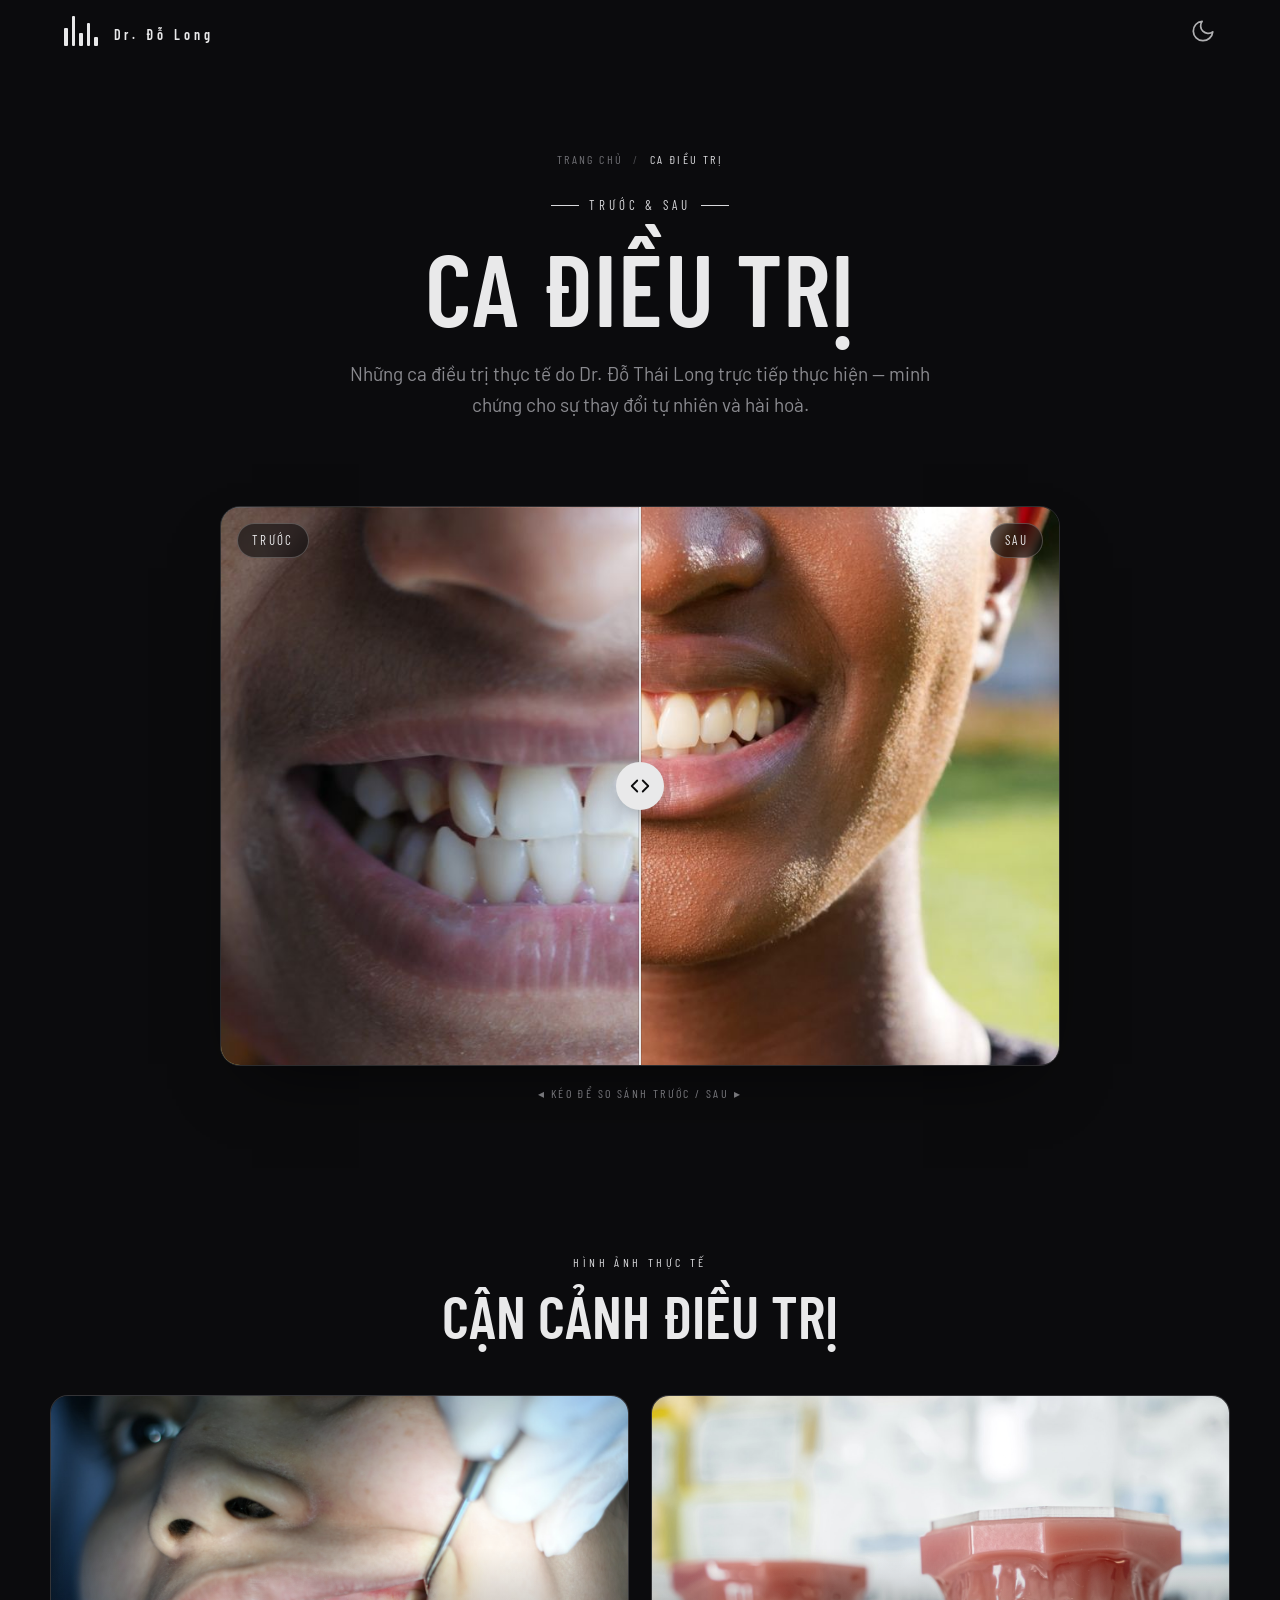
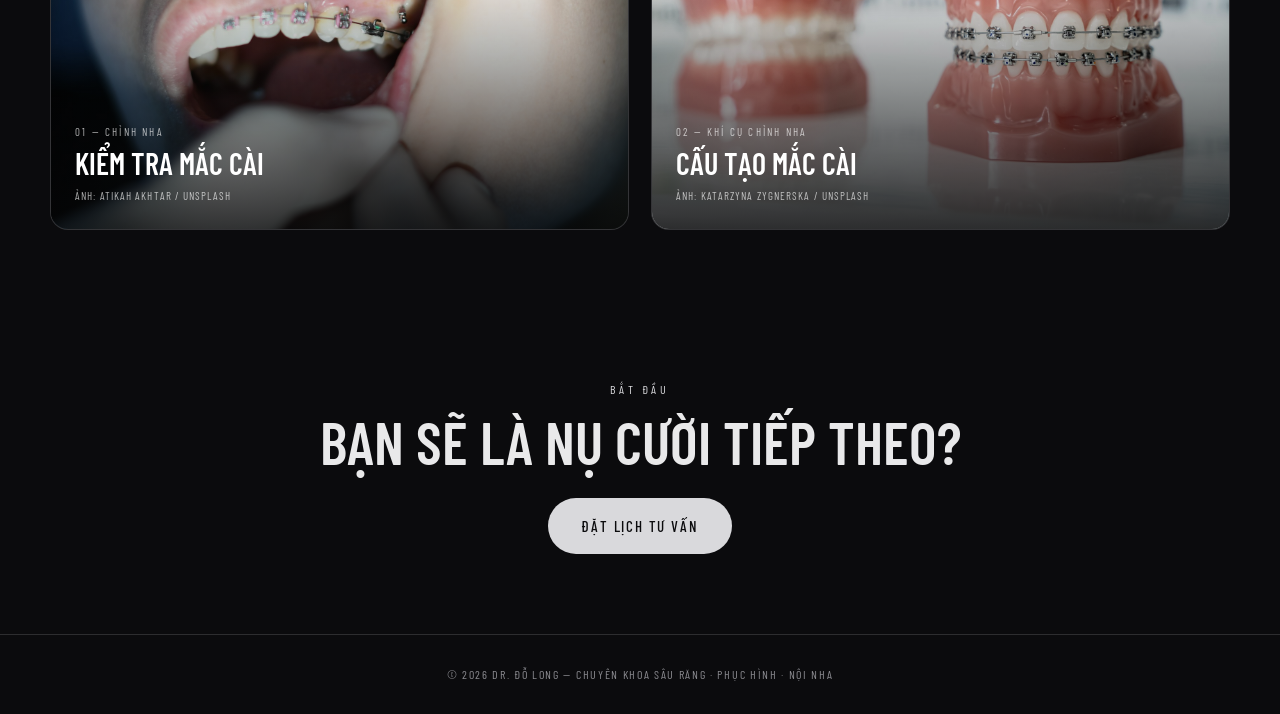
==== commit 6a74fe0a: "add logo" ====
--- a/ca-dieu-tri.html
+++ b/ca-dieu-tri.html
@@ -3,7 +3,7 @@
 <head>
 <meta charset="UTF-8" />
 <meta name="viewport" content="width=device-width, initial-scale=1.0" />
-<title>SSD — Ca điều trị</title>
+<title>Dr. Đỗ Long — Ca điều trị</title>
 <script src="assets/js/head.js"></script>
 <link href="assets/fonts/fonts.css" rel="stylesheet" />
 <link href="assets/css/style.css" rel="stylesheet" />
@@ -11,7 +11,7 @@
 <body class="page-ca-dieu-tri">
 
   <header class="topbar" id="topbar">
-    <a class="brand" href="landing-1.html" aria-label="SSD"><span></span><span></span><span></span><span></span><span></span><b class="cond">SSD</b></a>
+    <a class="brand" href="landing-1.html" aria-label="Dr. Đỗ Long"><span></span><span></span><span></span><span></span><span></span><b class="cond">Dr. Đỗ Long</b></a>
     <button class="theme-toggle" type="button" aria-label="Chuyển chế độ sáng/tối" title="Sáng/Tối">
       <svg class="icon-sun" viewBox="0 0 24 24" fill="none" stroke="currentColor" stroke-width="1.6" stroke-linecap="round" stroke-linejoin="round"><circle cx="12" cy="12" r="4.2"/><path d="M12 2v2.5M12 19.5V22M4.2 4.2l1.8 1.8M18 18l1.8 1.8M2 12h2.5M19.5 12H22M4.2 19.8 6 18M18 6l1.8-1.8"/></svg>
       <svg class="icon-moon" viewBox="0 0 24 24" fill="none" stroke="currentColor" stroke-width="1.6" stroke-linecap="round" stroke-linejoin="round"><path d="M21 12.8A9 9 0 1 1 11.2 3a7 7 0 0 0 9.8 9.8z"/></svg>
@@ -27,7 +27,7 @@
       </nav>
       <span class="eyebrow">Trước &amp; Sau</span>
       <h1>Ca điều trị</h1>
-      <p class="hero-lead">Những ca điều trị thực tế tại SSD — minh chứng cho sự thay đổi tự nhiên và hài hoà.</p>
+      <p class="hero-lead">Những ca điều trị thực tế do Dr. Đỗ Thái Long trực tiếp thực hiện — minh chứng cho sự thay đổi tự nhiên và hài hoà.</p>
     </section>
 
     <!-- ===== BEFORE / AFTER ===== -->
@@ -90,7 +90,7 @@
     </section>
   </main>
 
-  <footer>© 2026 SSD — Studio of Smile Design</footer>
+  <footer>© 2026 Dr. Đỗ Long — Chuyên khoa Sâu răng · Phục hình · Nội nha</footer>
 
   <script src="assets/js/main.js"></script>
 </body>
--- a/assets/css/style.css
+++ b/assets/css/style.css
@@ -102,6 +102,15 @@
 .brand b{margin-left:12px;font-weight:600;letter-spacing:.28em;font-size:14px}
 @keyframes eq{0%,100%{transform:scaleY(.7)}50%{transform:scaleY(1)}}
 
+/* ----- Logo thương hiệu: PNG đã tách nền → dùng làm mask, tô màu theo theme ----- */
+.brand-logo{
+  width:180px;height:70px;
+  background-color:var(--ink);                          /* logo lấy màu chữ theme: trắng ở Dark, đen ở Light */
+  -webkit-mask:url("../../images/logo-mark.png") left center / contain no-repeat;
+          mask:url("../../images/logo-mark.png") left center / contain no-repeat;
+}
+.brand-logo span{display:none}
+
 /* ----- Theme toggle (sun / moon) ----- */
 .theme-toggle{
   position:relative;width:26px;height:26px;padding:0;
@@ -223,7 +232,7 @@
 }
 
 /* ============ LOGO + nút theme: landing ghim góc, cỡ lớn hơn ============ */
-.page-landing .brand{position:fixed;top:26px;left:30px;z-index:40;height:44px}
+.page-landing .brand{position:fixed;top:24px;left:30px;z-index:40;height:70px}
 .page-landing .brand span{width:4px}
 .page-landing .theme-toggle{position:fixed;top:26px;right:32px;z-index:40;width:30px;height:30px;opacity:.8}
 
